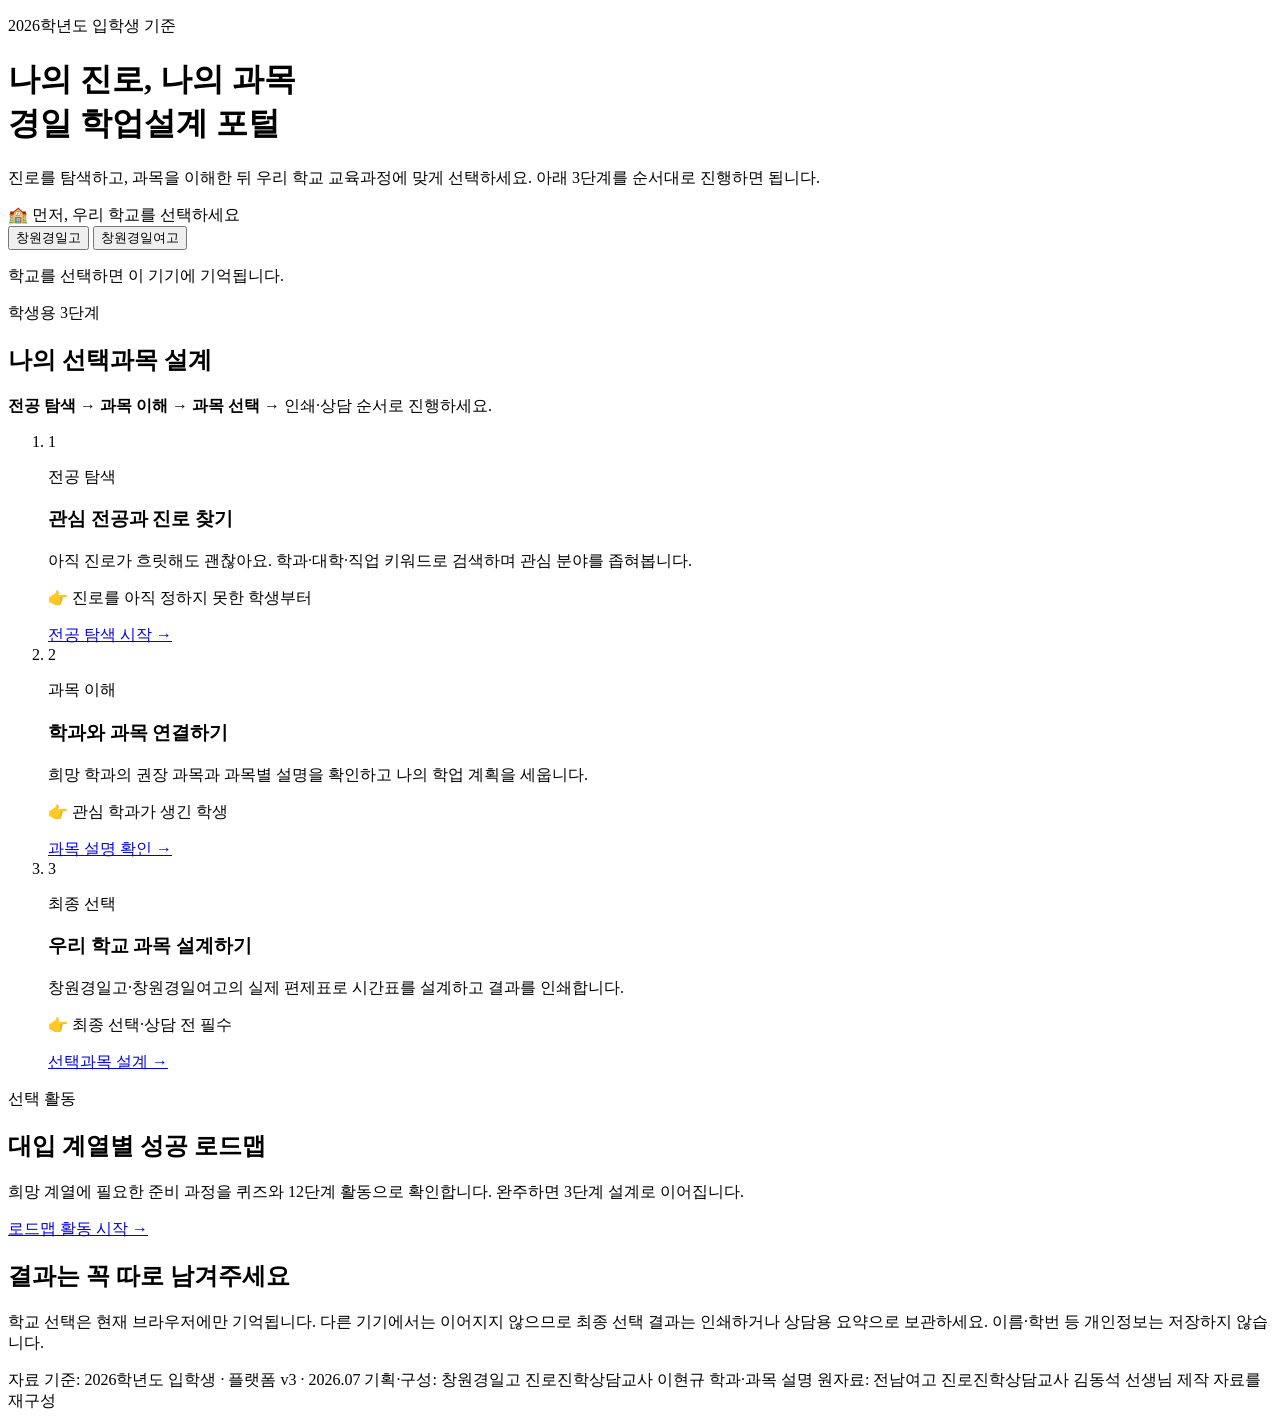
==== index.html @ 0d930188 "Add files via upload" ====
<!doctype html>
<html lang="ko">
<head>
  <meta charset="utf-8">
  <meta name="viewport" content="width=device-width, initial-scale=1">
  <title>경일 학업설계 포털</title>
  <link rel="stylesheet" href="common/portal.css">
</head>
<body>
  <header class="portal-header">
    <div>
      <p class="eyebrow">2026학년도 입학생 기준</p>
      <h1>나의 진로, 나의 과목<br><span class="grad">경일 학업설계 포털</span></h1>
      <p class="intro">진로를 탐색하고, 과목을 이해한 뒤 우리 학교 교육과정에 맞게 선택하세요. 아래 3단계를 순서대로 진행하면 됩니다.</p>
    </div>
    <div class="school-picker" role="group" aria-label="학교 선택">
      <span id="school-picker-label">🏫 먼저, 우리 학교를 선택하세요</span>
      <div class="segments">
        <button type="button" data-school="창원경일고" aria-pressed="false">창원경일고</button>
        <button type="button" data-school="창원경일여고" aria-pressed="false">창원경일여고</button>
      </div>
      <p id="school-status" aria-live="polite">학교를 선택하면 이 기기에 기억됩니다.</p>
    </div>
  </header>

  <main>
    <section class="journey" aria-labelledby="journey-title">
      <div class="section-heading">
        <p class="eyebrow">학생용 3단계</p>
        <h2 id="journey-title">나의 선택과목 설계</h2>
      </div>
      <p class="flow-hint"><b>전공 탐색</b> → <b>과목 이해</b> → <b>과목 선택</b> → 인쇄·상담 순서로 진행하세요.</p>

      <!--
        [카드 추가 방법 — 확장 가이드]
        아래 <li> 하나를 복사해 내용만 바꾸면 새 기능 카드가 추가됩니다.
        예정 카드: AI 진로 / 경제·투자 / 심리검사 / 대입자료 / 생활기록부 / 학습전략 / AI 챗봇
        4번째 카드부터는 .steps li:nth-child(n) 그라디언트를 portal.css에 추가하세요.
      -->
      <ol class="steps">
        <li>
          <div class="step-number" aria-hidden="true">1</div>
          <div class="step-body">
            <p class="step-label">전공 탐색</p>
            <h3>관심 전공과 진로 찾기</h3>
            <p>아직 진로가 흐릿해도 괜찮아요. 학과·대학·직업 키워드로 검색하며 관심 분야를 좁혀봅니다.</p>
            <p class="step-hint">👉 진로를 아직 정하지 못한 학생부터</p>
            <a href="major/index.html">전공 탐색 시작 →</a>
          </div>
        </li>
        <li>
          <div class="step-number" aria-hidden="true">2</div>
          <div class="step-body">
            <p class="step-label">과목 이해</p>
            <h3>학과와 과목 연결하기</h3>
            <p>희망 학과의 권장 과목과 과목별 설명을 확인하고 나의 학업 계획을 세웁니다.</p>
            <p class="step-hint">👉 관심 학과가 생긴 학생</p>
            <a href="subjects/index.html">과목 설명 확인 →</a>
          </div>
        </li>
        <li>
          <div class="step-number" aria-hidden="true">3</div>
          <div class="step-body">
            <p class="step-label">최종 선택</p>
            <h3>우리 학교 과목 설계하기</h3>
            <p>창원경일고·창원경일여고의 실제 편제표로 시간표를 설계하고 결과를 인쇄합니다.</p>
            <p class="step-hint">👉 최종 선택·상담 전 필수</p>
            <a href="choice/index.html">선택과목 설계 →</a>
          </div>
        </li>
      </ol>
    </section>

    <section class="roadmap-band" aria-labelledby="roadmap-title">
      <div>
        <p class="eyebrow">선택 활동</p>
        <h2 id="roadmap-title">대입 계열별 성공 로드맵</h2>
        <p>희망 계열에 필요한 준비 과정을 퀴즈와 12단계 활동으로 확인합니다. 완주하면 3단계 설계로 이어집니다.</p>
      </div>
      <a href="roadmap/index.html">로드맵 활동 시작 →</a>
    </section>

    <section class="notice" aria-label="이용 안내">
      <h2>결과는 꼭 따로 남겨주세요</h2>
      <p>학교 선택은 현재 브라우저에만 기억됩니다. 다른 기기에서는 이어지지 않으므로 최종 선택 결과는 인쇄하거나 상담용 요약으로 보관하세요. 이름·학번 등 개인정보는 저장하지 않습니다.</p>
    </section>
  </main>

  <footer>
    <span>자료 기준: 2026학년도 입학생 · 플랫폼 v3 · 2026.07</span>
    <span>기획·구성: 창원경일고 진로진학상담교사 이현규</span>
    <span>학과·과목 설명 원자료: 전남여고 진로진학상담교사 김동석 선생님 제작 자료를 재구성</span>
  </footer>

  <script src="common/navigation.js" data-no-nav></script>
  <script>
    /* 포털 학교 선택 — GyeongilPortal 공통 상태 사용 (키: gyeongil.school) */
    (function () {
      const buttons = [...document.querySelectorAll('[data-school]')];
      const status = document.getElementById('school-status');
      const CODE = { '창원경일고': 'boys', '창원경일여고': 'girls' };

      function paint(school) {
        buttons.forEach(button => {
          const active = button.dataset.school === school;
          button.classList.toggle('active', active);
          button.setAttribute('aria-pressed', String(active));
        });
        if (school) {
          status.textContent = school + ' 학생으로 선택되었습니다.';
          status.className = CODE[school] || '';
        }
      }
      buttons.forEach(button => button.addEventListener('click', () => {
        window.GyeongilPortal.setSchool(button.dataset.school);
        paint(button.dataset.school);
      }));
      paint(window.GyeongilPortal.getSchool());
    })();
  </script>
</body>
</html>
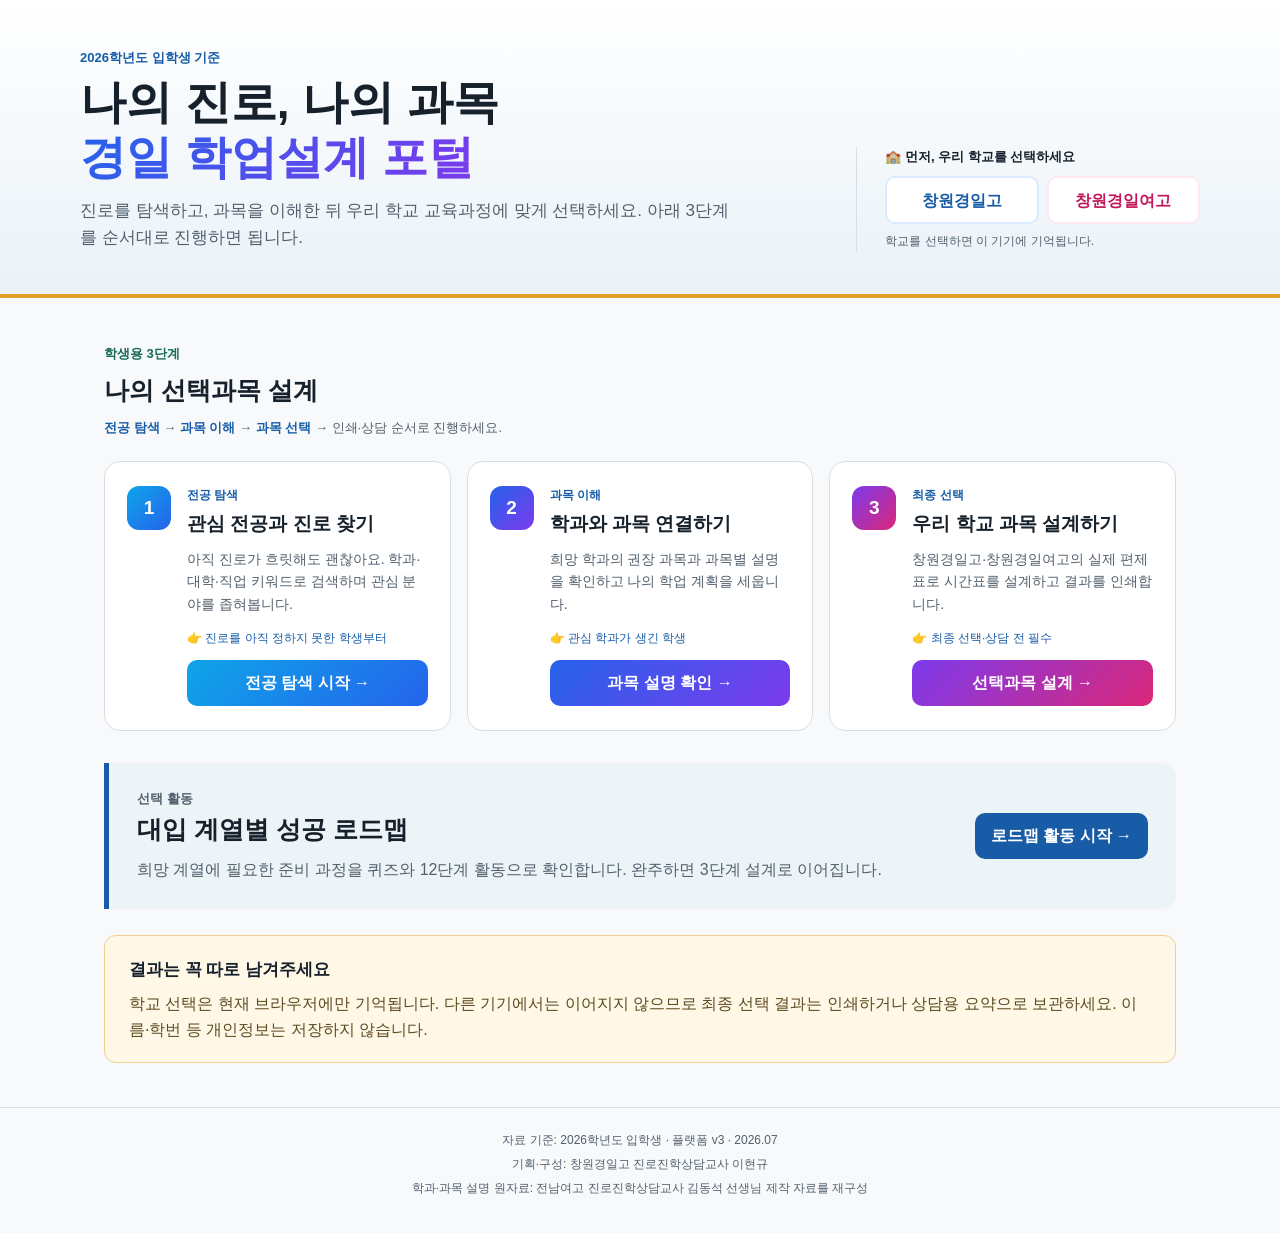
==== commit c9398bfc: "v3.2 과목 설명 아이콘" ====
--- a/index.html
+++ b/index.html
@@ -65,7 +65,7 @@
             <h3>우리 학교 과목 설계하기</h3>
             <p>창원경일고·창원경일여고의 실제 편제표로 시간표를 설계하고 결과를 인쇄합니다.</p>
             <p class="step-hint">👉 최종 선택·상담 전 필수</p>
-            <a href="choice/index.html">선택과목 설계 →</a>
+            <a href="choice/index.html" id="cta-choice">선택과목 설계 →</a>
           </div>
         </li>
       </ol>
@@ -107,8 +107,14 @@
           button.setAttribute('aria-pressed', String(active));
         });
         if (school) {
-          status.textContent = school + ' 학생으로 선택되었습니다.';
+          status.textContent = school + ' 학생으로 선택되었습니다. 3단계에서 우리 학교 편제표가 자동 적용됩니다.';
           status.className = CODE[school] || '';
+          // 선택 효과를 즉시 보여주기: 3단계 CTA가 학교 맞춤으로 변경
+          const cta = document.getElementById('cta-choice');
+          if (cta) {
+            cta.textContent = school + ' 편제표로 설계 →';
+            cta.style.background = CODE[school] === 'girls' ? '#c2185b' : '#185ca8';
+          }
         }
       }
       buttons.forEach(button => button.addEventListener('click', () => {
--- a/common/portal.css
+++ b/common/portal.css
@@ -0,0 +1,191 @@
+/* ============================================================
+   경일 학업설계 플랫폼 v3 — 포털 스타일
+   기반: 통합포털 t (밝은 테마 유지) + 참고: d의 카드 UI/호버/CTA
+   학교 구분색: 창원경일고=파랑(--boys), 창원경일여고=로즈(--girls)
+   ============================================================ */
+:root {
+  color-scheme: light;
+  --ink: #16212b;
+  --muted: #52606d;
+  --line: #d8dee4;
+  --paper: #f7f9fb;      /* 밝은 배경 */
+  --card: #ffffff;
+  --soft: #eef2f6;
+  --green: #176b55;
+  --green-dark: #0d4d3c;
+  --blue: #185ca8;
+  --gold: #b36b00;
+  --boys: #185ca8;       /* 창원경일고 */
+  --boys-soft: #dbeafe;
+  --girls: #c2185b;      /* 창원경일여고 */
+  --girls-soft: #fce7f3;
+  --g1: linear-gradient(135deg, #0ea5e9, #2563eb);   /* 1단계 */
+  --g2: linear-gradient(135deg, #2563eb, #7c3aed);   /* 2단계 */
+  --g3: linear-gradient(135deg, #7c3aed, #db2777);   /* 3단계 */
+}
+
+* { box-sizing: border-box; }
+
+body {
+  margin: 0;
+  background: var(--paper);
+  color: var(--ink);
+  font-family: "Pretendard", "Noto Sans KR", "Malgun Gothic", sans-serif;
+  line-height: 1.6;
+  letter-spacing: 0;
+}
+
+a, button { font: inherit; }
+a:focus-visible, button:focus-visible { outline: 3px solid var(--gold); outline-offset: 2px; }
+
+/* ── 헤더 (밝은 톤) ─────────────────────────────────────────── */
+.portal-header {
+  display: grid;
+  grid-template-columns: minmax(0, 1.5fr) minmax(280px, .7fr);
+  gap: 40px;
+  align-items: end;
+  padding: 48px max(24px, calc((100vw - 1120px) / 2)) 42px;
+  color: var(--ink);
+  background: linear-gradient(180deg, #ffffff 0%, #eaf2f8 100%);
+  border-bottom: 4px solid #e0a126;
+}
+
+.eyebrow { margin: 0 0 6px; font-size: 13px; font-weight: 800; color: var(--blue); }
+
+h1, h2, h3, p { margin-top: 0; }
+h1 { margin-bottom: 12px; font-size: clamp(30px, 5vw, 46px); line-height: 1.2; }
+h1 .grad {
+  background: var(--g2);
+  -webkit-background-clip: text;
+  background-clip: text;
+  color: transparent;
+}
+h2 { margin-bottom: 8px; font-size: 25px; }
+h3 { margin-bottom: 8px; font-size: 19px; }
+.intro { max-width: 650px; margin-bottom: 0; color: var(--muted); font-size: 17px; }
+
+/* ── 학교 선택 (학교별 색 구분) ─────────────────────────────── */
+.school-picker { padding-left: 28px; border-left: 1px solid var(--line); }
+.school-picker > span { display: block; margin-bottom: 9px; font-size: 13px; font-weight: 800; }
+.segments { display: grid; grid-template-columns: 1fr 1fr; gap: 8px; }
+.segments button {
+  min-height: 48px;
+  padding: 8px 12px;
+  border-radius: 10px;
+  background: #fff;
+  cursor: pointer;
+  font-weight: 700;
+  transition: transform .12s, box-shadow .15s;
+}
+.segments button:hover { transform: translateY(-1px); }
+.segments button[data-school="창원경일고"] { border: 2px solid var(--boys-soft); color: var(--boys); }
+.segments button[data-school="창원경일여고"] { border: 2px solid var(--girls-soft); color: var(--girls); }
+.segments button[data-school="창원경일고"].active {
+  background: var(--boys); border-color: var(--boys); color: #fff;
+  box-shadow: 0 6px 16px rgba(24, 92, 168, .35);
+}
+.segments button[data-school="창원경일여고"].active {
+  background: var(--girls); border-color: var(--girls); color: #fff;
+  box-shadow: 0 6px 16px rgba(194, 24, 91, .35);
+}
+#school-status { margin: 8px 0 0; color: var(--muted); font-size: 12px; }
+#school-status.boys { color: var(--boys); font-weight: 700; }
+#school-status.girls { color: var(--girls); font-weight: 700; }
+
+/* ── 본문 ───────────────────────────────────────────────────── */
+main { max-width: 1120px; margin: 0 auto; padding: 46px 24px 44px; }
+.section-heading { margin-bottom: 8px; }
+.section-heading .eyebrow { color: var(--green); }
+.flow-hint { margin: 0 0 22px; color: var(--muted); font-size: 13px; }
+.flow-hint b { color: var(--blue); }
+
+/* ── 단계 카드 (d의 카드 UI: 그라디언트 번호 + 호버 + CTA) ──── */
+.steps {
+  display: grid;
+  grid-template-columns: repeat(3, 1fr);
+  gap: 16px;
+  margin: 0; padding: 0; list-style: none;
+}
+.steps li {
+  display: flex; gap: 16px; min-width: 0;
+  padding: 24px 22px;
+  background: var(--card);
+  border: 1px solid var(--line);
+  border-radius: 16px;
+  transition: transform .16s, box-shadow .18s, border-color .16s;
+}
+.steps li:hover {
+  transform: translateY(-3px);
+  border-color: #b9cee6;
+  box-shadow: 0 10px 28px rgba(24, 92, 168, .14);
+}
+.step-number {
+  display: grid; place-items: center;
+  flex: 0 0 44px; width: 44px; height: 44px;
+  border-radius: 12px;
+  color: #fff; font-size: 19px; font-weight: 900;
+}
+.steps li:nth-child(1) .step-number { background: var(--g1); }
+.steps li:nth-child(2) .step-number { background: var(--g2); }
+.steps li:nth-child(3) .step-number { background: var(--g3); }
+.step-body { display: flex; flex-direction: column; min-width: 0; }
+.step-label { margin-bottom: 4px; color: var(--blue); font-size: 12px; font-weight: 800; }
+.step-body > p:not(.step-label):not(.step-hint) { flex: 1; color: var(--muted); font-size: 14px; }
+.step-hint { margin: 0 0 12px; color: var(--blue); font-size: 12px; }
+.step-body a, .roadmap-band a {
+  display: inline-flex; align-items: center; justify-content: center; gap: 6px;
+  min-height: 44px; padding: 10px 16px;
+  border-radius: 10px;
+  color: #fff; font-weight: 800; text-decoration: none;
+  transition: filter .15s, transform .12s;
+}
+.step-body a:hover, .roadmap-band a:hover { filter: brightness(1.08); transform: translateY(-1px); }
+.steps li:nth-child(1) .step-body a { background: var(--g1); }
+.steps li:nth-child(2) .step-body a { background: var(--g2); }
+.steps li:nth-child(3) .step-body a { background: var(--g3); }
+
+/* ── 로드맵 밴드 / 안내 ─────────────────────────────────────── */
+.roadmap-band {
+  display: flex; justify-content: space-between; gap: 28px; align-items: center;
+  margin-top: 32px; padding: 26px 28px;
+  background: #edf4f8;
+  border-left: 5px solid var(--blue);
+  border-radius: 0 14px 14px 0;
+}
+.roadmap-band p { margin-bottom: 0; color: var(--muted); }
+.roadmap-band a { flex: 0 0 auto; background: var(--blue); }
+.notice {
+  margin-top: 26px; padding: 20px 24px;
+  background: #fff8e7; border: 1px solid #eed18f; border-radius: 12px;
+}
+.notice h2 { font-size: 17px; }
+.notice p { margin-bottom: 0; color: #5d4a20; }
+
+footer {
+  display: flex; flex-direction: column; align-items: center; gap: 2px;
+  padding: 22px 24px 34px;
+  color: var(--muted); font-size: 12px;
+  border-top: 1px solid var(--line);
+  text-align: center; line-height: 1.8;
+}
+
+/* ── 반응형 ─────────────────────────────────────────────────── */
+@media (max-width: 840px) {
+  .portal-header { grid-template-columns: 1fr; gap: 26px; padding-top: 32px; }
+  .school-picker { padding: 22px 0 0; border-left: 0; border-top: 1px solid var(--line); }
+  .steps { grid-template-columns: 1fr; }
+  .roadmap-band { align-items: stretch; flex-direction: column; }
+}
+@media (max-width: 440px) {
+  main { padding: 34px 16px; }
+  .portal-header { padding-inline: 18px; }
+  .steps li { padding: 20px 18px; }
+}
+
+/* ── 인쇄 ───────────────────────────────────────────────────── */
+@media print {
+  .school-picker, .step-body a, .roadmap-band a { display: none; }
+  .portal-header { color: #000; background: #fff; border: 0; }
+  .intro { color: #333; }
+  .steps li { break-inside: avoid; box-shadow: none; }
+}
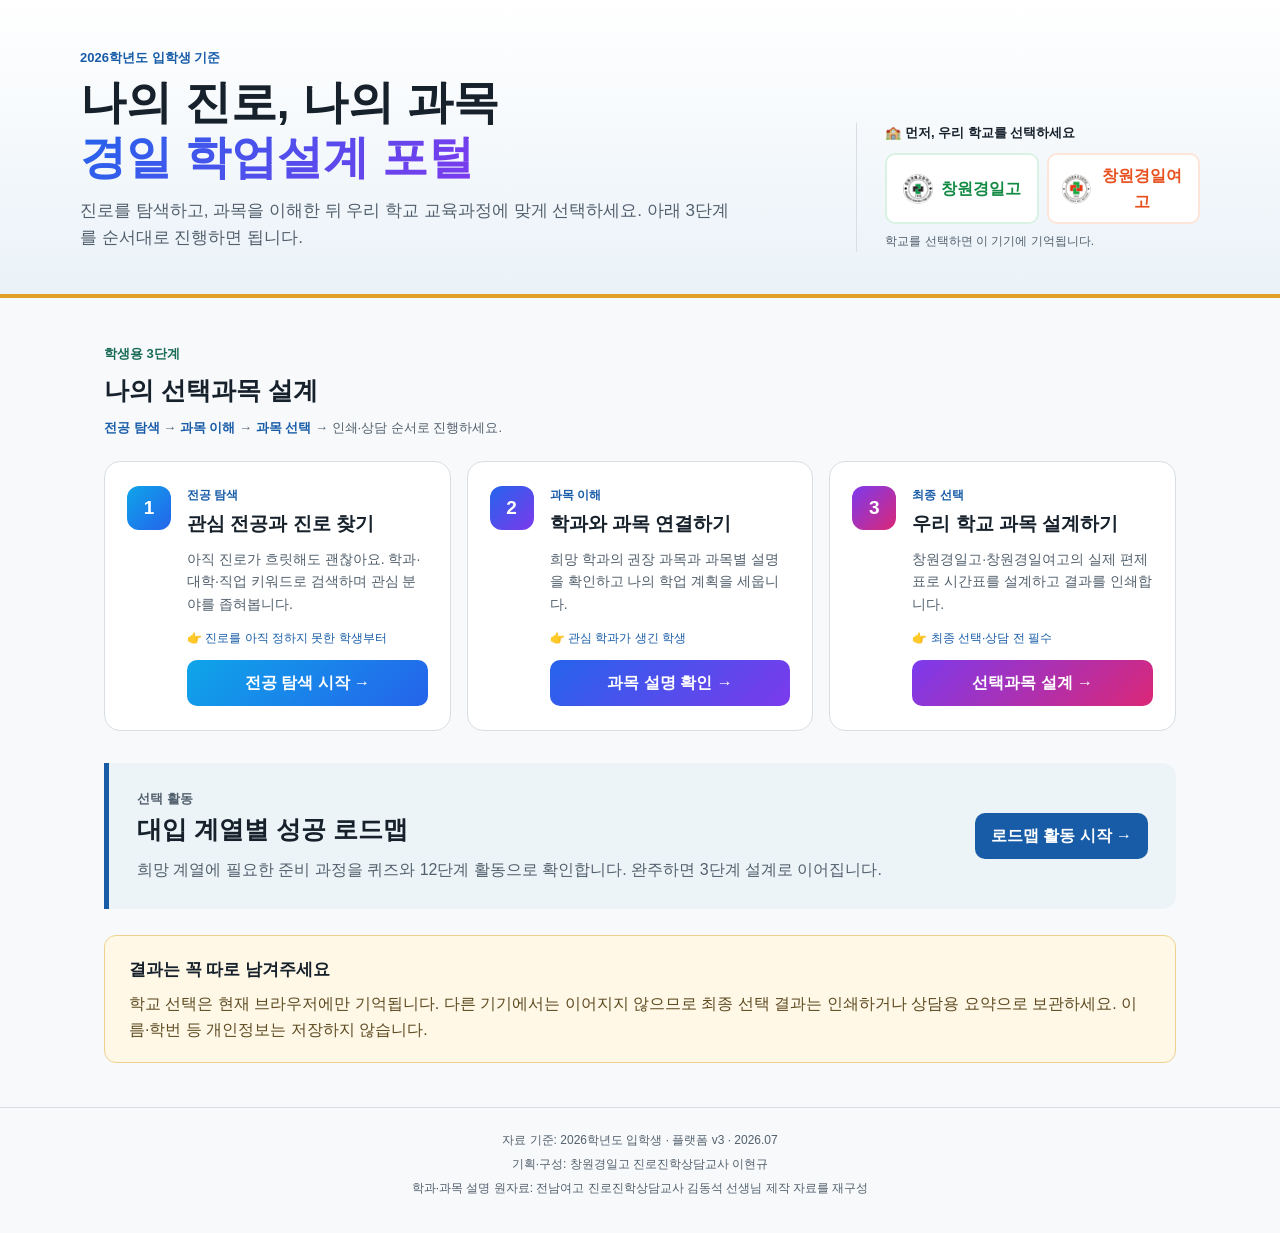
==== commit df0115c3: "v3.3 교표 통합" ====
--- a/index.html
+++ b/index.html
@@ -16,8 +16,8 @@
     <div class="school-picker" role="group" aria-label="학교 선택">
       <span id="school-picker-label">🏫 먼저, 우리 학교를 선택하세요</span>
       <div class="segments">
-        <button type="button" data-school="창원경일고" aria-pressed="false">창원경일고</button>
-        <button type="button" data-school="창원경일여고" aria-pressed="false">창원경일여고</button>
+        <button type="button" data-school="창원경일고" aria-pressed="false"><img src="common/img/logo-boys.webp" alt="" onerror="this.hidden=true">창원경일고</button>
+        <button type="button" data-school="창원경일여고" aria-pressed="false"><img src="common/img/logo-girls.webp" alt="" onerror="this.hidden=true">창원경일여고</button>
       </div>
       <p id="school-status" aria-live="polite">학교를 선택하면 이 기기에 기억됩니다.</p>
     </div>
@@ -92,6 +92,10 @@
     <span>학과·과목 설명 원자료: 전남여고 진로진학상담교사 김동석 선생님 제작 자료를 재구성</span>
   </footer>
 
+  <div class="stamp-overlay" id="stampOverlay" aria-hidden="true">
+    <div class="stamp"><img id="stampImg" src="" alt=""><div class="stamp-name" id="stampName"></div></div>
+  </div>
+
   <script src="common/navigation.js" data-no-nav></script>
   <script>
     /* 포털 학교 선택 — GyeongilPortal 공통 상태 사용 (키: gyeongil.school) */
@@ -113,13 +117,25 @@
           const cta = document.getElementById('cta-choice');
           if (cta) {
             cta.textContent = school + ' 편제표로 설계 →';
-            cta.style.background = CODE[school] === 'girls' ? '#c2185b' : '#185ca8';
+            cta.style.background = CODE[school] === 'girls' ? '#e8501e' : '#128a43';
           }
         }
+      }
+      // ② 교표 스탬프: 학교를 '선택하는 순간'의 피드백 (복원 시에는 실행 안 함)
+      let stampTimer = null;
+      function showStamp(school) {
+        const ov = document.getElementById('stampOverlay');
+        const code = CODE[school];
+        document.getElementById('stampImg').src = 'common/img/logo-' + code + '.webp';
+        document.getElementById('stampName').textContent = school;
+        ov.className = 'stamp-overlay on ' + code;
+        clearTimeout(stampTimer);
+        stampTimer = setTimeout(() => { ov.className = 'stamp-overlay'; }, 1300);
       }
       buttons.forEach(button => button.addEventListener('click', () => {
         window.GyeongilPortal.setSchool(button.dataset.school);
         paint(button.dataset.school);
+        showStamp(button.dataset.school);
       }));
       paint(window.GyeongilPortal.getSchool());
     })();
--- a/common/portal.css
+++ b/common/portal.css
@@ -15,10 +15,10 @@
   --green-dark: #0d4d3c;
   --blue: #185ca8;
   --gold: #b36b00;
-  --boys: #185ca8;       /* 창원경일고 */
-  --boys-soft: #dbeafe;
-  --girls: #c2185b;      /* 창원경일여고 */
-  --girls-soft: #fce7f3;
+  --boys: #128a43;       /* 창원경일고 — 교표 초록 */
+  --boys-soft: #d9f2e3;
+  --girls: #e8501e;      /* 창원경일여고 — 교표 오렌지레드 */
+  --girls-soft: #fde5d9;
   --g1: linear-gradient(135deg, #0ea5e9, #2563eb);   /* 1단계 */
   --g2: linear-gradient(135deg, #2563eb, #7c3aed);   /* 2단계 */
   --g3: linear-gradient(135deg, #7c3aed, #db2777);   /* 3단계 */
@@ -69,6 +69,7 @@
 .school-picker > span { display: block; margin-bottom: 9px; font-size: 13px; font-weight: 800; }
 .segments { display: grid; grid-template-columns: 1fr 1fr; gap: 8px; }
 .segments button {
+  display: flex; align-items: center; justify-content: center; gap: 8px;
   min-height: 48px;
   padding: 8px 12px;
   border-radius: 10px;
@@ -82,11 +83,11 @@
 .segments button[data-school="창원경일여고"] { border: 2px solid var(--girls-soft); color: var(--girls); }
 .segments button[data-school="창원경일고"].active {
   background: var(--boys); border-color: var(--boys); color: #fff;
-  box-shadow: 0 6px 16px rgba(24, 92, 168, .35);
+  box-shadow: 0 6px 16px rgba(18, 138, 67, .35);
 }
 .segments button[data-school="창원경일여고"].active {
   background: var(--girls); border-color: var(--girls); color: #fff;
-  box-shadow: 0 6px 16px rgba(194, 24, 91, .35);
+  box-shadow: 0 6px 16px rgba(232, 80, 30, .35);
 }
 #school-status { margin: 8px 0 0; color: var(--muted); font-size: 12px; }
 #school-status.boys { color: var(--boys); font-weight: 700; }
@@ -189,3 +190,27 @@
   .intro { color: #333; }
   .steps li { break-inside: avoid; box-shadow: none; }
 }
+
+
+/* ── v3.3 교표 요소 ─────────────────────────────────────────── */
+.segments button img { width: 30px; height: 30px; border-radius: 50%; background: #fff; flex: 0 0 auto; }
+.segments button img[hidden] { display: none; }
+
+/* ② 교표 스탬프 애니메이션 */
+.stamp-overlay { position: fixed; inset: 0; z-index: 99998; display: grid; place-items: center;
+  background: rgba(255,255,255,.55); backdrop-filter: blur(2px); pointer-events: none;
+  opacity: 0; transition: opacity .25s; }
+.stamp-overlay.on { opacity: 1; }
+.stamp-overlay .stamp { display: flex; flex-direction: column; align-items: center; gap: 12px; }
+.stamp-overlay img { width: min(46vw, 220px); height: auto; filter: drop-shadow(0 12px 30px rgba(0,0,0,.25)); }
+.stamp-overlay .stamp-name { font-size: 20px; font-weight: 900; }
+.stamp-overlay.boys .stamp-name { color: var(--boys); }
+.stamp-overlay.girls .stamp-name { color: var(--girls); }
+.stamp-overlay.on .stamp { animation: stampIn .55s cubic-bezier(.2,1.4,.4,1); }
+@keyframes stampIn {
+  0% { transform: scale(2.2); opacity: 0; }
+  55% { transform: scale(.94); opacity: 1; }
+  75% { transform: scale(1.05); }
+  100% { transform: scale(1); }
+}
+@media (prefers-reduced-motion: reduce) { .stamp-overlay.on .stamp { animation: none; } }
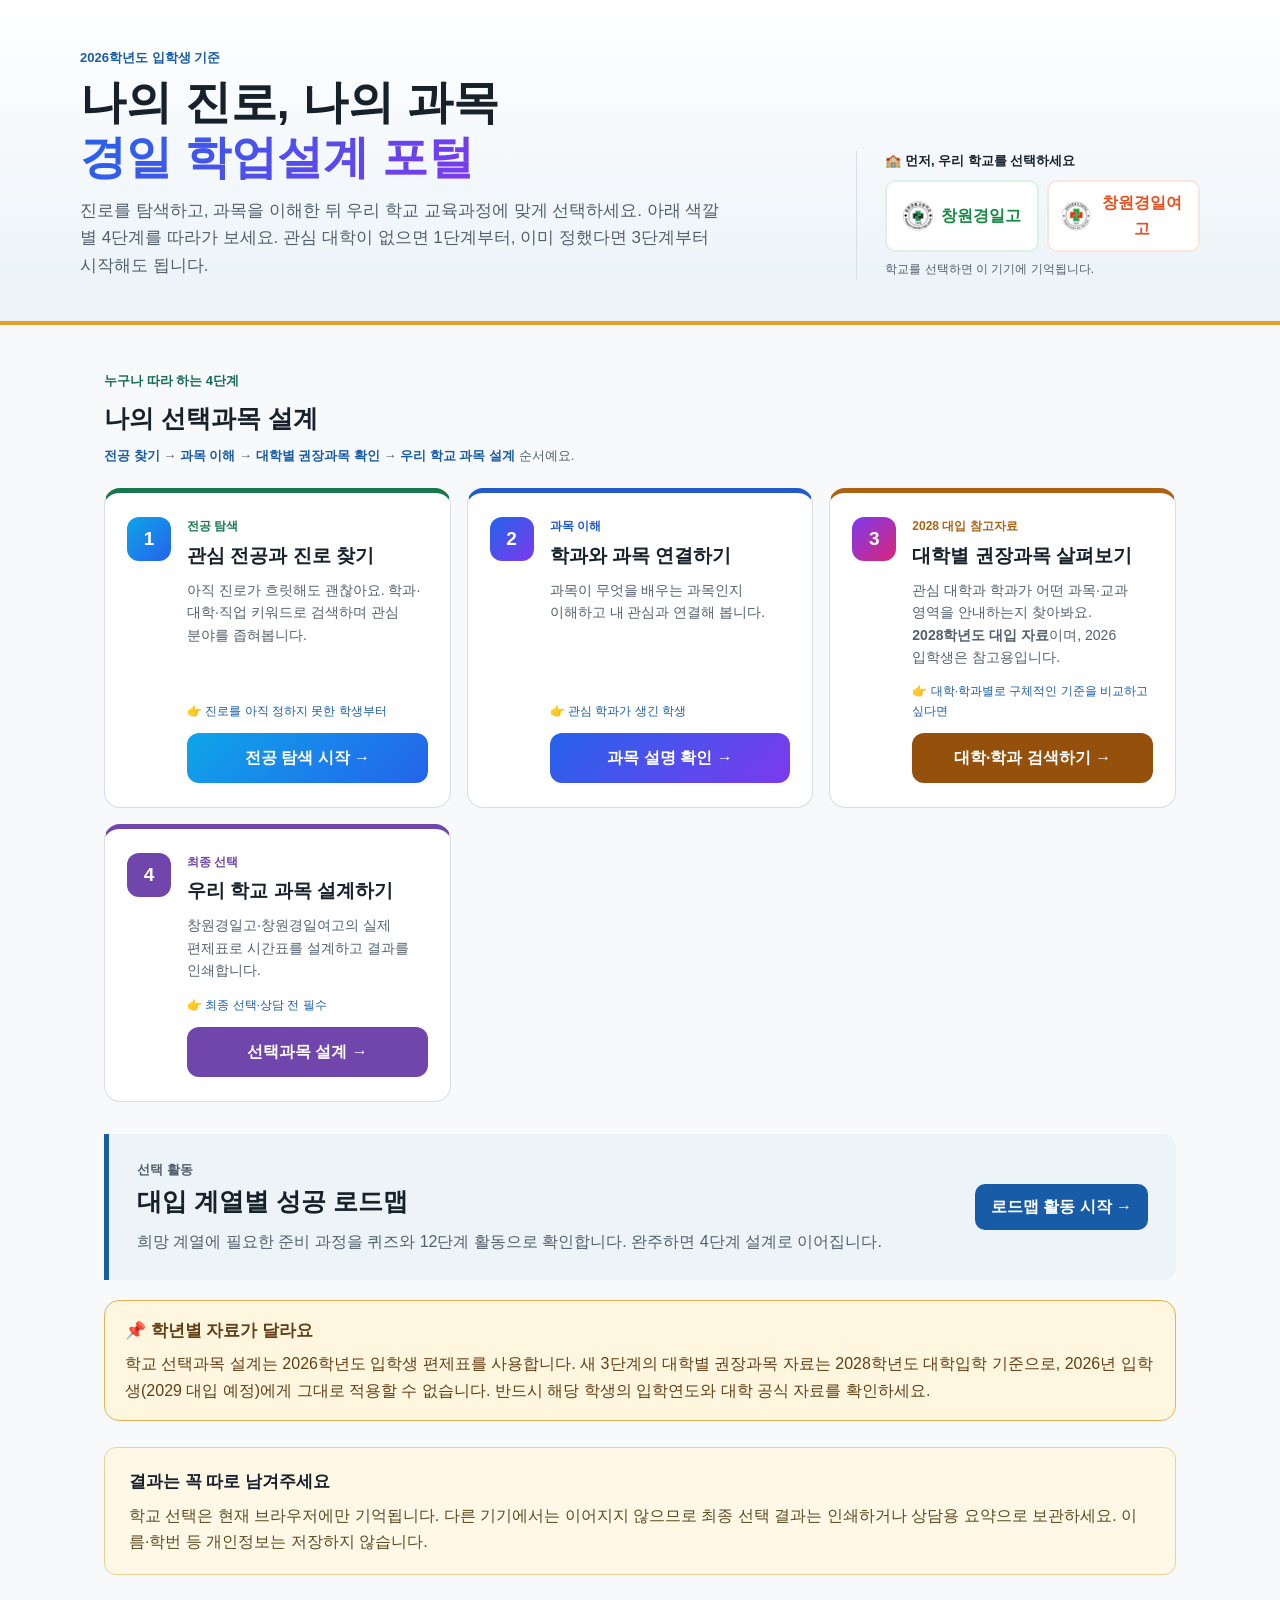
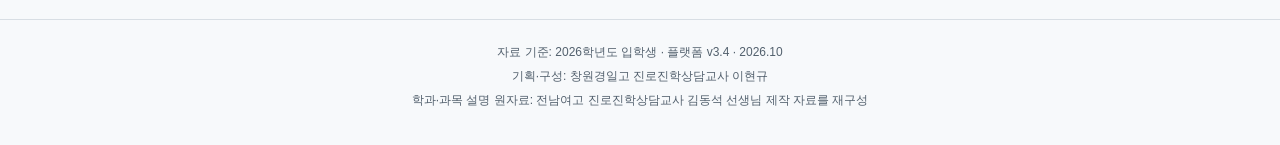
==== commit 5339b49b: "Add files via upload" ====
--- a/index.html
+++ b/index.html
@@ -11,7 +11,7 @@
     <div>
       <p class="eyebrow">2026학년도 입학생 기준</p>
       <h1>나의 진로, 나의 과목<br><span class="grad">경일 학업설계 포털</span></h1>
-      <p class="intro">진로를 탐색하고, 과목을 이해한 뒤 우리 학교 교육과정에 맞게 선택하세요. 아래 3단계를 순서대로 진행하면 됩니다.</p>
+      <p class="intro">진로를 탐색하고, 과목을 이해한 뒤 우리 학교 교육과정에 맞게 선택하세요. 아래 색깔별 4단계를 따라가 보세요. 관심 대학이 없으면 1단계부터, 이미 정했다면 3단계부터 시작해도 됩니다.</p>
     </div>
     <div class="school-picker" role="group" aria-label="학교 선택">
       <span id="school-picker-label">🏫 먼저, 우리 학교를 선택하세요</span>
@@ -26,10 +26,10 @@
   <main>
     <section class="journey" aria-labelledby="journey-title">
       <div class="section-heading">
-        <p class="eyebrow">학생용 3단계</p>
+        <p class="eyebrow">누구나 따라 하는 4단계</p>
         <h2 id="journey-title">나의 선택과목 설계</h2>
       </div>
-      <p class="flow-hint"><b>전공 탐색</b> → <b>과목 이해</b> → <b>과목 선택</b> → 인쇄·상담 순서로 진행하세요.</p>
+      <p class="flow-hint"><b>전공 찾기</b> → <b>과목 이해</b> → <b>대학별 권장과목 확인</b> → <b>우리 학교 과목 설계</b> 순서예요.</p>
 
       <!--
         [카드 추가 방법 — 확장 가이드]
@@ -53,13 +53,23 @@
           <div class="step-body">
             <p class="step-label">과목 이해</p>
             <h3>학과와 과목 연결하기</h3>
-            <p>희망 학과의 권장 과목과 과목별 설명을 확인하고 나의 학업 계획을 세웁니다.</p>
+            <p>과목이 무엇을 배우는 과목인지 이해하고 내 관심과 연결해 봅니다.</p>
             <p class="step-hint">👉 관심 학과가 생긴 학생</p>
             <a href="subjects/index.html">과목 설명 확인 →</a>
           </div>
         </li>
         <li>
           <div class="step-number" aria-hidden="true">3</div>
+          <div class="step-body">
+            <p class="step-label">2028 대입 참고자료</p>
+            <h3>대학별 권장과목 살펴보기</h3>
+            <p>관심 대학과 학과가 어떤 과목·교과 영역을 안내하는지 찾아봐요. <strong>2028학년도 대입 자료</strong>이며, 2026 입학생은 참고용입니다.</p>
+            <p class="step-hint">👉 대학·학과별로 구체적인 기준을 비교하고 싶다면</p>
+            <a href="univ-subjects/index.html">대학·학과 검색하기 →</a>
+          </div>
+        </li>
+        <li>
+          <div class="step-number" aria-hidden="true">4</div>
           <div class="step-body">
             <p class="step-label">최종 선택</p>
             <h3>우리 학교 과목 설계하기</h3>
@@ -75,11 +85,12 @@
       <div>
         <p class="eyebrow">선택 활동</p>
         <h2 id="roadmap-title">대입 계열별 성공 로드맵</h2>
-        <p>희망 계열에 필요한 준비 과정을 퀴즈와 12단계 활동으로 확인합니다. 완주하면 3단계 설계로 이어집니다.</p>
+        <p>희망 계열에 필요한 준비 과정을 퀴즈와 12단계 활동으로 확인합니다. 완주하면 4단계 설계로 이어집니다.</p>
       </div>
       <a href="roadmap/index.html">로드맵 활동 시작 →</a>
     </section>
 
+    <section class="year-note" aria-label="학년도 주의"><strong>📌 학년별 자료가 달라요</strong><p>학교 선택과목 설계는 2026학년도 입학생 편제표를 사용합니다. 새 3단계의 대학별 권장과목 자료는 2028학년도 대학입학 기준으로, 2026년 입학생(2029 대입 예정)에게 그대로 적용할 수 없습니다. 반드시 해당 학생의 입학연도와 대학 공식 자료를 확인하세요.</p></section>
     <section class="notice" aria-label="이용 안내">
       <h2>결과는 꼭 따로 남겨주세요</h2>
       <p>학교 선택은 현재 브라우저에만 기억됩니다. 다른 기기에서는 이어지지 않으므로 최종 선택 결과는 인쇄하거나 상담용 요약으로 보관하세요. 이름·학번 등 개인정보는 저장하지 않습니다.</p>
@@ -87,7 +98,7 @@
   </main>
 
   <footer>
-    <span>자료 기준: 2026학년도 입학생 · 플랫폼 v3 · 2026.07</span>
+    <span>자료 기준: 2026학년도 입학생 · 플랫폼 v3.4 · 2026.10</span>
     <span>기획·구성: 창원경일고 진로진학상담교사 이현규</span>
     <span>학과·과목 설명 원자료: 전남여고 진로진학상담교사 김동석 선생님 제작 자료를 재구성</span>
   </footer>
@@ -111,7 +122,7 @@
           button.setAttribute('aria-pressed', String(active));
         });
         if (school) {
-          status.textContent = school + ' 학생으로 선택되었습니다. 3단계에서 우리 학교 편제표가 자동 적용됩니다.';
+          status.textContent = school + ' 학생으로 선택되었습니다. 4단계에서 우리 학교 편제표가 자동 적용됩니다.';
           status.className = CODE[school] || '';
           // 선택 효과를 즉시 보여주기: 3단계 CTA가 학교 맞춤으로 변경
           const cta = document.getElementById('cta-choice');
--- a/common/portal.css
+++ b/common/portal.css
@@ -214,3 +214,17 @@
   100% { transform: scale(1); }
 }
 @media (prefers-reduced-motion: reduce) { .stamp-overlay.on .stamp { animation: none; } }
+
+/* 2028 권장과목 검색 메뉴 추가: 단계별 색상과 모바일 가독성 */
+.steps li:nth-child(1){--step-accent:#18784c}
+.steps li:nth-child(2){--step-accent:#225ac9}
+.steps li:nth-child(3){--step-accent:#ad6213}
+.steps li:nth-child(4){--step-accent:#7045ac}
+.steps li{border-top:5px solid var(--step-accent,#2563eb);word-break:keep-all;overflow-wrap:break-word}
+.steps li .step-number{background:var(--step-accent,#2563eb);color:white}
+.steps li .step-label{color:var(--step-accent,#2563eb);font-weight:800}
+.steps li .step-body>a{background:var(--step-accent,#2563eb);color:white;min-height:50px;display:inline-flex;align-items:center;justify-content:center;padding:12px 18px;border-radius:12px;font-weight:800;text-decoration:none;text-align:center}
+.steps li:nth-child(3) .step-body>a{background:#95500b}
+.year-note{max-width:1120px;margin:20px auto;padding:16px 20px;background:#fff6df;border:1px solid #e5b253;border-radius:15px;color:#633e14;line-height:1.65}
+.year-note p{margin:6px 0 0}.year-note strong{font-size:17px}
+@media(max-width:700px){.portal-header{padding:24px 16px 22px;gap:18px;grid-template-columns:minmax(0,1fr)}.portal-header h1{font-size:30px}.steps{grid-template-columns:minmax(0,1fr)!important}.steps li{min-width:0;padding:18px!important}.steps li .step-body>a{width:100%;font-size:16px}.year-note{margin:16px 12px;padding:14px;font-size:14px}.intro{font-size:15px}.school-picker .segments button{min-height:48px}}
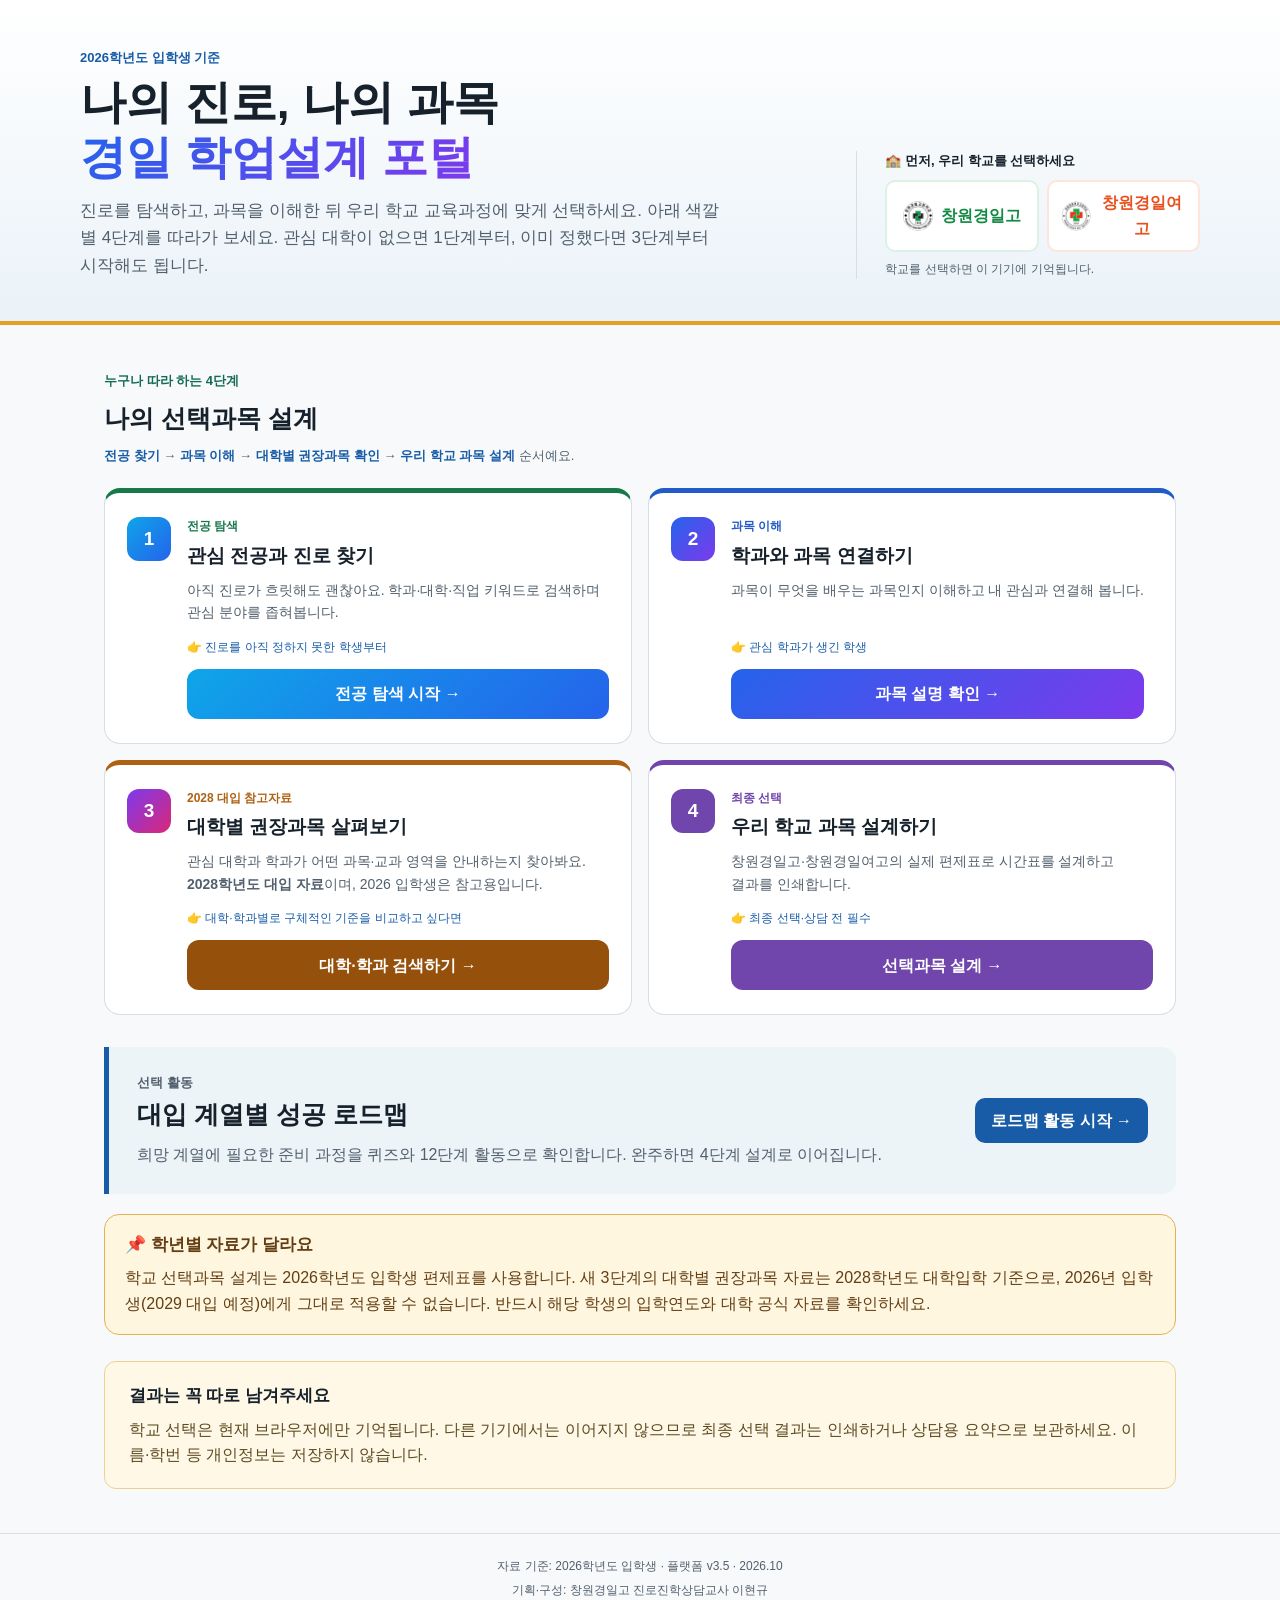
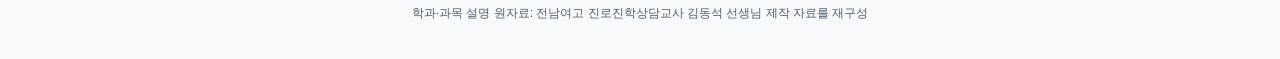
==== commit 1105acc5: "Add files via upload" ====
--- a/index.html
+++ b/index.html
@@ -35,7 +35,7 @@
         [카드 추가 방법 — 확장 가이드]
         아래 <li> 하나를 복사해 내용만 바꾸면 새 기능 카드가 추가됩니다.
         예정 카드: AI 진로 / 경제·투자 / 심리검사 / 대입자료 / 생활기록부 / 학습전략 / AI 챗봇
-        4번째 카드부터는 .steps li:nth-child(n) 그라디언트를 portal.css에 추가하세요.
+        4단계 카드에 각각 색상을 적용했습니다.
       -->
       <ol class="steps">
         <li>
@@ -98,7 +98,7 @@
   </main>
 
   <footer>
-    <span>자료 기준: 2026학년도 입학생 · 플랫폼 v3.4 · 2026.10</span>
+    <span>자료 기준: 2026학년도 입학생 · 플랫폼 v3.5 · 2026.10</span>
     <span>기획·구성: 창원경일고 진로진학상담교사 이현규</span>
     <span>학과·과목 설명 원자료: 전남여고 진로진학상담교사 김동석 선생님 제작 자료를 재구성</span>
   </footer>
--- a/common/portal.css
+++ b/common/portal.css
@@ -103,7 +103,7 @@
 /* ── 단계 카드 (d의 카드 UI: 그라디언트 번호 + 호버 + CTA) ──── */
 .steps {
   display: grid;
-  grid-template-columns: repeat(3, 1fr);
+  grid-template-columns: repeat(2, minmax(0,1fr));
   gap: 16px;
   margin: 0; padding: 0; list-style: none;
 }
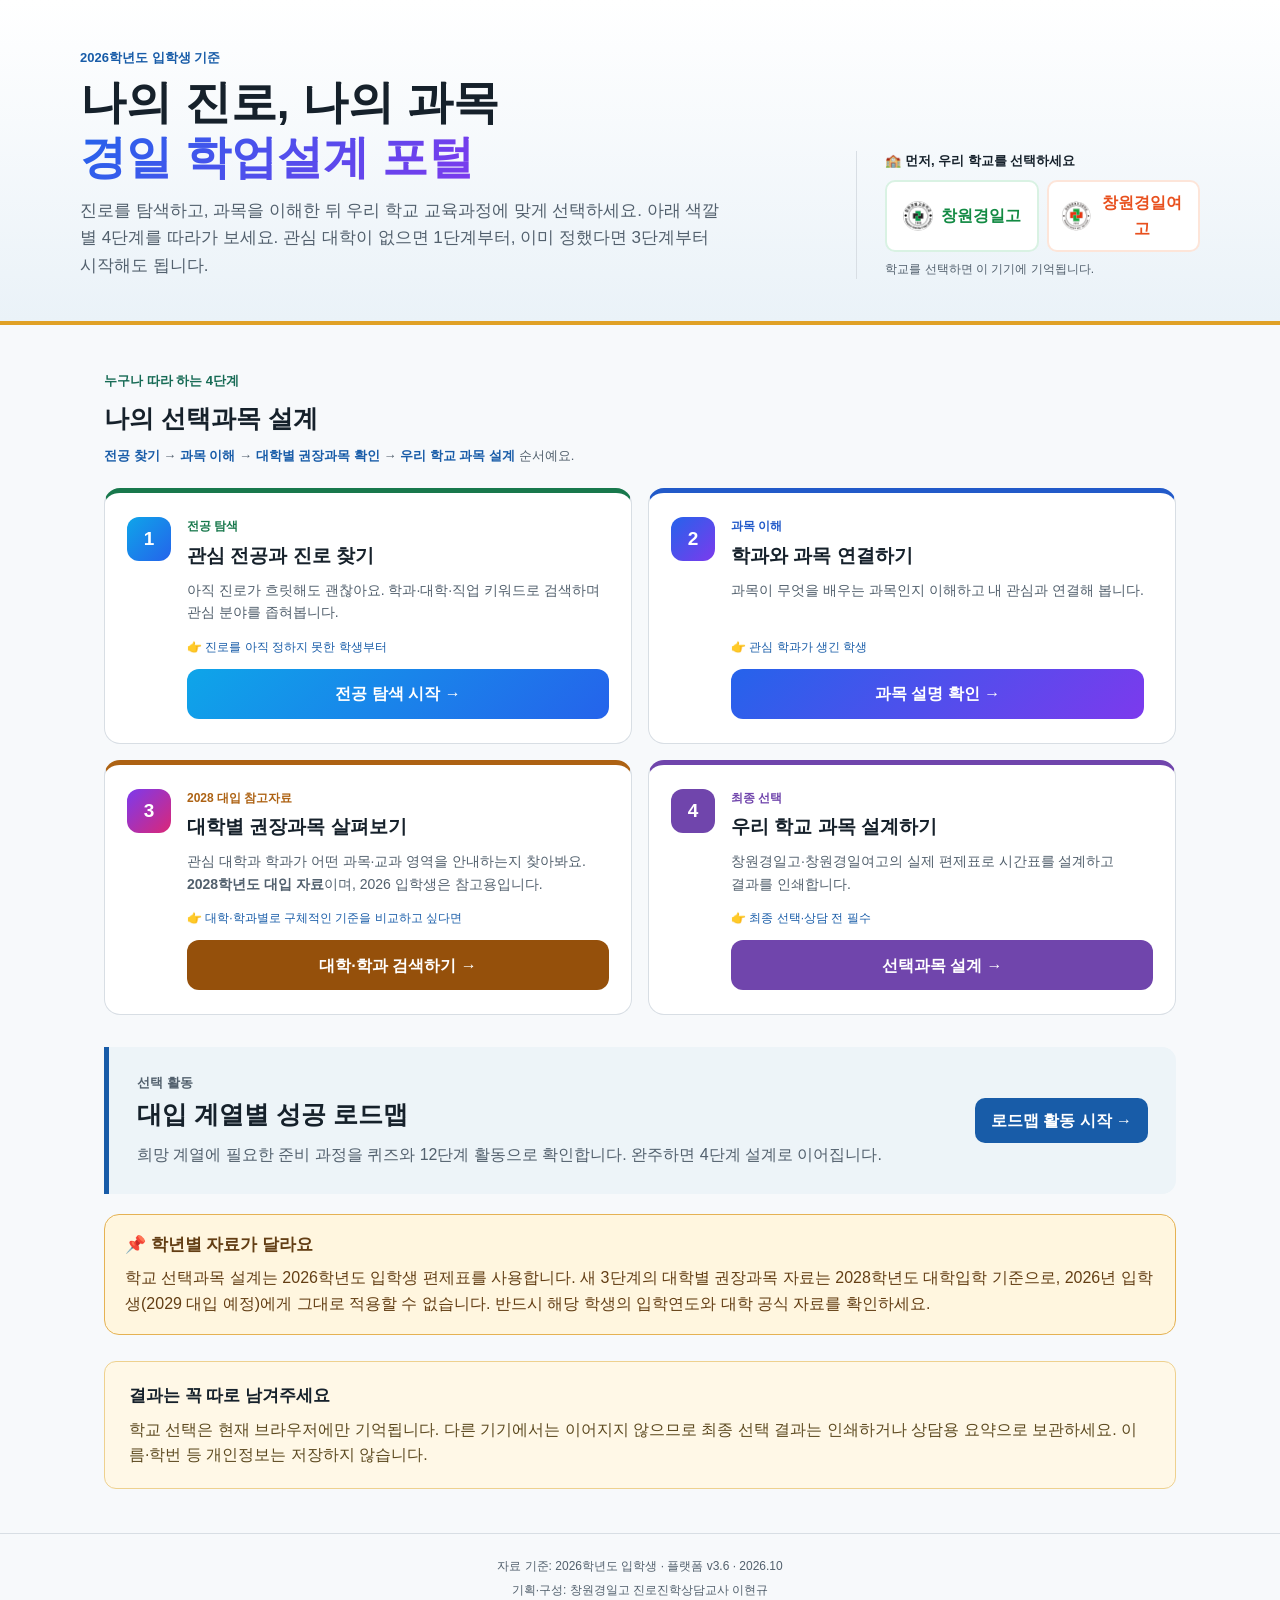
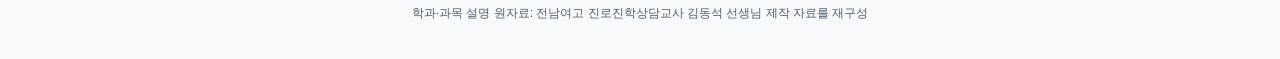
==== commit 48698e8c: "Add files via upload" ====
--- a/index.html
+++ b/index.html
@@ -98,7 +98,7 @@
   </main>
 
   <footer>
-    <span>자료 기준: 2026학년도 입학생 · 플랫폼 v3.5 · 2026.10</span>
+    <span>자료 기준: 2026학년도 입학생 · 플랫폼 v3.6 · 2026.10</span>
     <span>기획·구성: 창원경일고 진로진학상담교사 이현규</span>
     <span>학과·과목 설명 원자료: 전남여고 진로진학상담교사 김동석 선생님 제작 자료를 재구성</span>
   </footer>
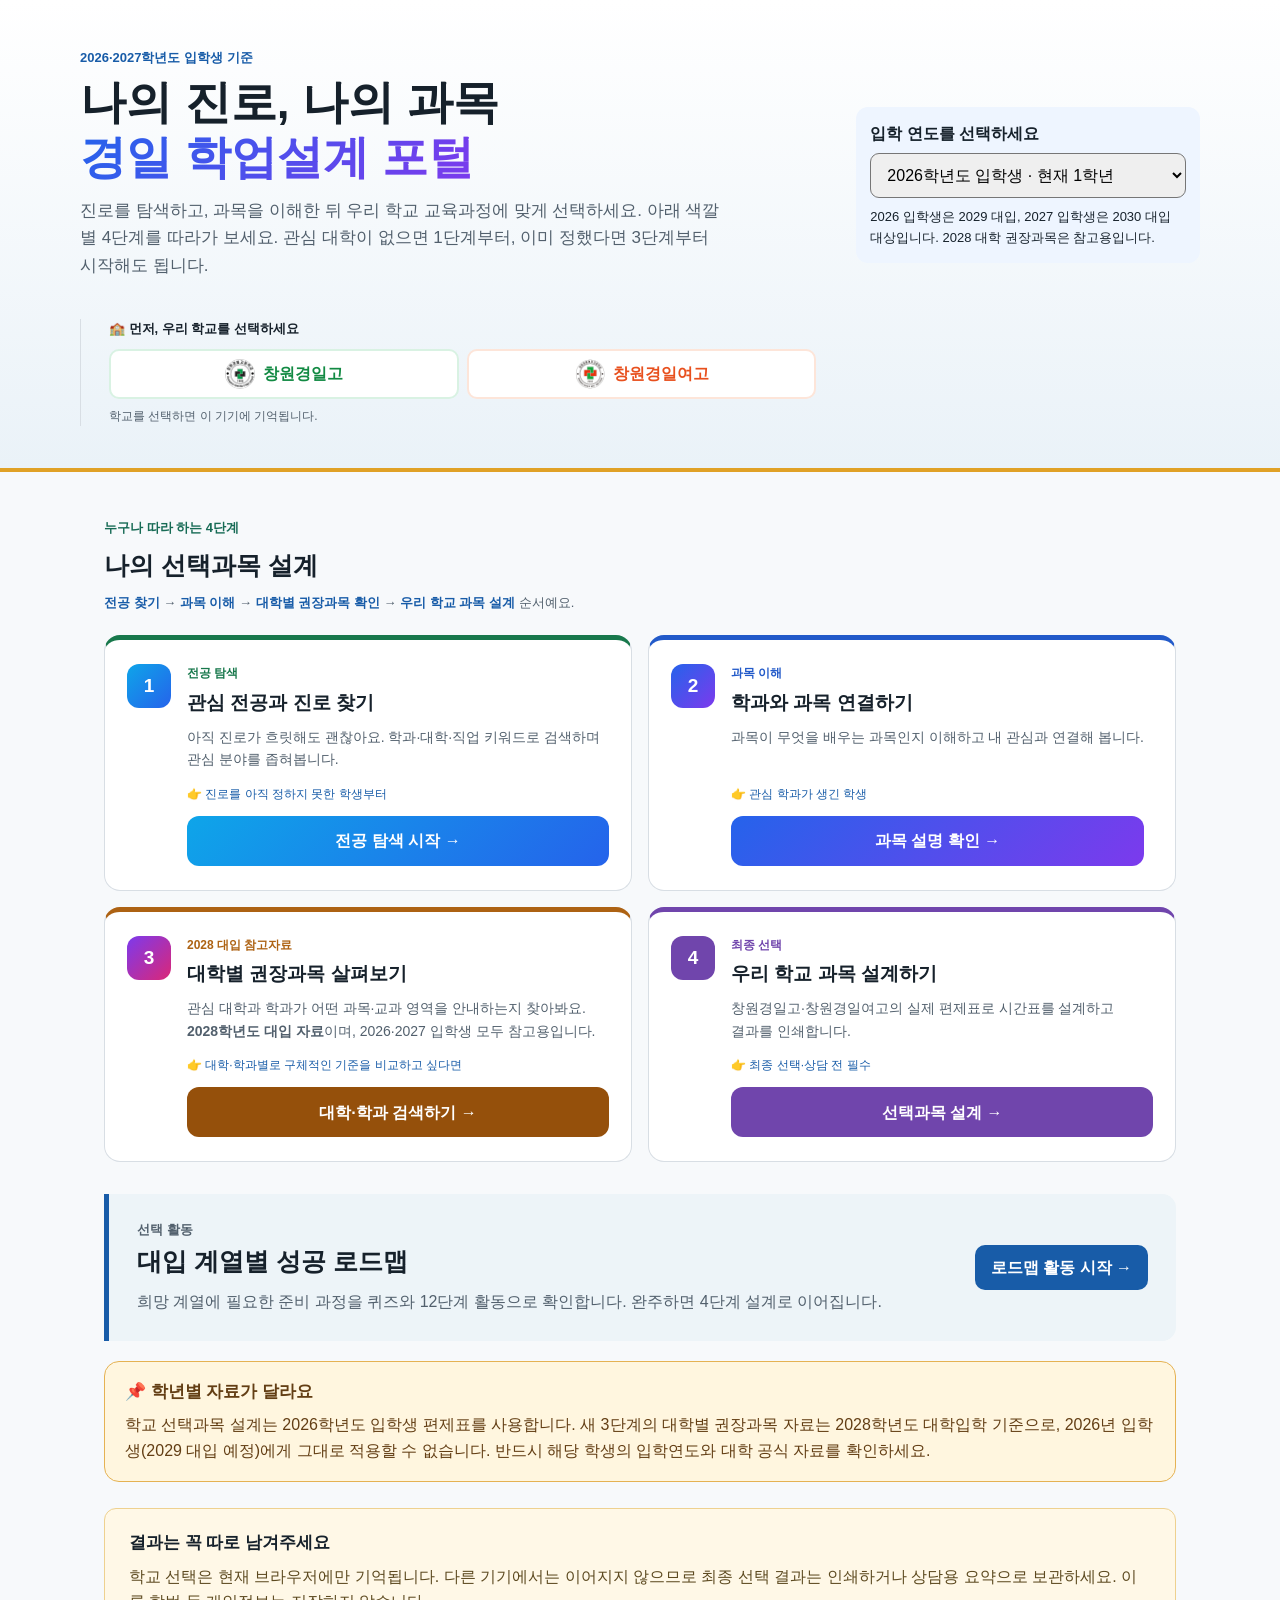
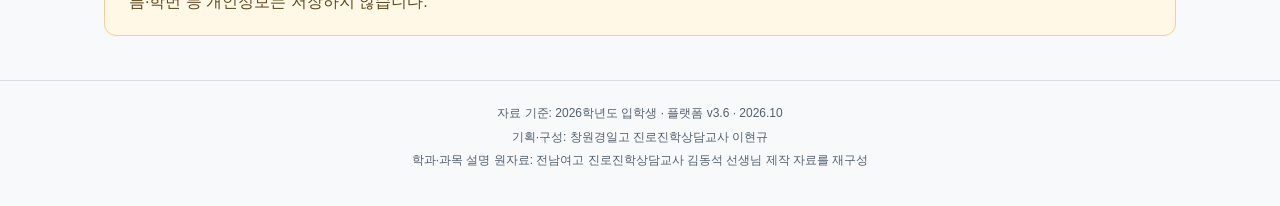
==== commit 34fe7c7b: "Add files via upload" ====
--- a/index.html
+++ b/index.html
@@ -9,11 +9,11 @@
 <body>
   <header class="portal-header">
     <div>
-      <p class="eyebrow">2026학년도 입학생 기준</p>
+      <p class="eyebrow">2026·2027학년도 입학생 기준</p>
       <h1>나의 진로, 나의 과목<br><span class="grad">경일 학업설계 포털</span></h1>
       <p class="intro">진로를 탐색하고, 과목을 이해한 뒤 우리 학교 교육과정에 맞게 선택하세요. 아래 색깔별 4단계를 따라가 보세요. 관심 대학이 없으면 1단계부터, 이미 정했다면 3단계부터 시작해도 됩니다.</p>
     </div>
-    <div class="school-picker" role="group" aria-label="학교 선택">
+    <div style="margin:16px 0;padding:14px;background:#eef5ff;border-radius:12px"><label for="portalEntryYear" style="display:block;font-weight:800;margin-bottom:7px">입학 연도를 선택하세요</label><select id="portalEntryYear" style="width:min(100%,380px);padding:12px;font-size:16px;border-radius:9px"><option value="2026">2026학년도 입학생 · 현재 1학년</option><option value="2027">2027학년도 입학생 · 내년 신입생</option></select><p style="font-size:13px;margin:9px 0 0">2026 입학생은 2029 대입, 2027 입학생은 2030 대입 대상입니다. 2028 대학 권장과목은 참고용입니다.</p></div><div class="school-picker" role="group" aria-label="학교 선택">
       <span id="school-picker-label">🏫 먼저, 우리 학교를 선택하세요</span>
       <div class="segments">
         <button type="button" data-school="창원경일고" aria-pressed="false"><img src="common/img/logo-boys.webp" alt="" onerror="this.hidden=true">창원경일고</button>
@@ -63,7 +63,7 @@
           <div class="step-body">
             <p class="step-label">2028 대입 참고자료</p>
             <h3>대학별 권장과목 살펴보기</h3>
-            <p>관심 대학과 학과가 어떤 과목·교과 영역을 안내하는지 찾아봐요. <strong>2028학년도 대입 자료</strong>이며, 2026 입학생은 참고용입니다.</p>
+            <p>관심 대학과 학과가 어떤 과목·교과 영역을 안내하는지 찾아봐요. <strong>2028학년도 대입 자료</strong>이며, 2026·2027 입학생 모두 참고용입니다.</p>
             <p class="step-hint">👉 대학·학과별로 구체적인 기준을 비교하고 싶다면</p>
             <a href="univ-subjects/index.html">대학·학과 검색하기 →</a>
           </div>
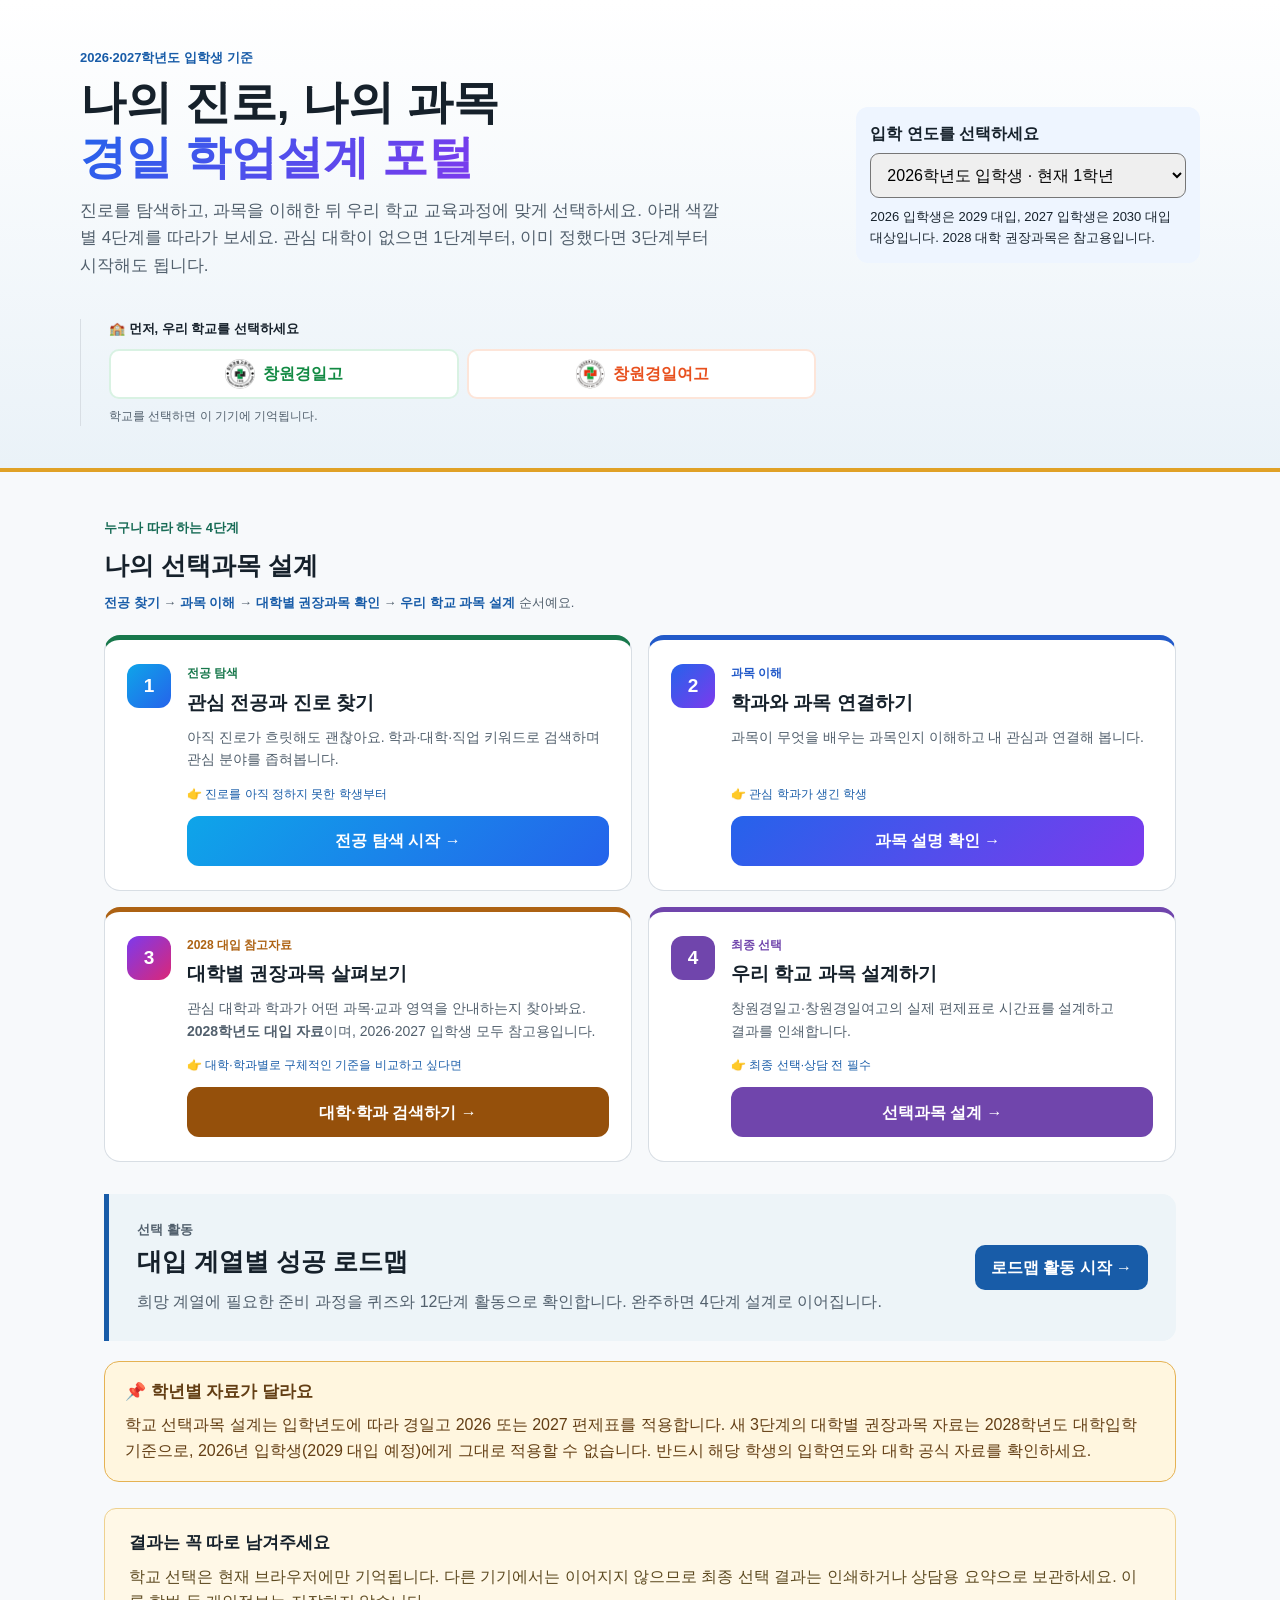
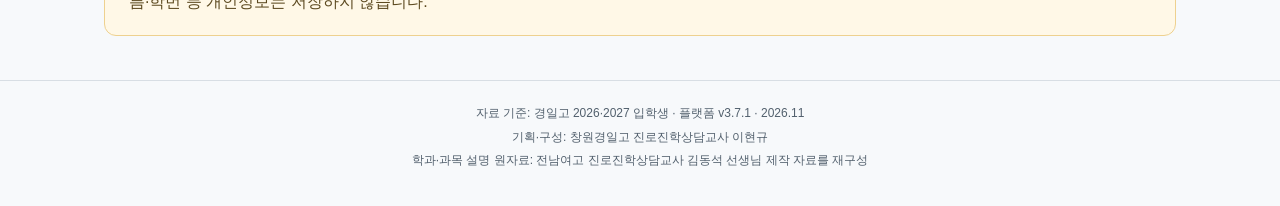
==== commit 1f299ddd: "Add files via upload" ====
--- a/index.html
+++ b/index.html
@@ -90,7 +90,7 @@
       <a href="roadmap/index.html">로드맵 활동 시작 →</a>
     </section>
 
-    <section class="year-note" aria-label="학년도 주의"><strong>📌 학년별 자료가 달라요</strong><p>학교 선택과목 설계는 2026학년도 입학생 편제표를 사용합니다. 새 3단계의 대학별 권장과목 자료는 2028학년도 대학입학 기준으로, 2026년 입학생(2029 대입 예정)에게 그대로 적용할 수 없습니다. 반드시 해당 학생의 입학연도와 대학 공식 자료를 확인하세요.</p></section>
+    <section class="year-note" aria-label="학년도 주의"><strong>📌 학년별 자료가 달라요</strong><p>학교 선택과목 설계는 입학년도에 따라 경일고 2026 또는 2027 편제표를 적용합니다. 새 3단계의 대학별 권장과목 자료는 2028학년도 대학입학 기준으로, 2026년 입학생(2029 대입 예정)에게 그대로 적용할 수 없습니다. 반드시 해당 학생의 입학연도와 대학 공식 자료를 확인하세요.</p></section>
     <section class="notice" aria-label="이용 안내">
       <h2>결과는 꼭 따로 남겨주세요</h2>
       <p>학교 선택은 현재 브라우저에만 기억됩니다. 다른 기기에서는 이어지지 않으므로 최종 선택 결과는 인쇄하거나 상담용 요약으로 보관하세요. 이름·학번 등 개인정보는 저장하지 않습니다.</p>
@@ -98,7 +98,7 @@
   </main>
 
   <footer>
-    <span>자료 기준: 2026학년도 입학생 · 플랫폼 v3.6 · 2026.10</span>
+    <span>자료 기준: 경일고 2026·2027 입학생 · 플랫폼 v3.7.1 · 2026.11</span>
     <span>기획·구성: 창원경일고 진로진학상담교사 이현규</span>
     <span>학과·과목 설명 원자료: 전남여고 진로진학상담교사 김동석 선생님 제작 자료를 재구성</span>
   </footer>
@@ -148,6 +148,10 @@
         paint(button.dataset.school);
         showStamp(button.dataset.school);
       }));
+      const yearSelect=document.getElementById('portalEntryYear');
+      const savedYear=(()=>{try{return localStorage.getItem('gyeongil.entryYear')}catch(e){return null}})();
+      yearSelect.value=['2026','2027'].includes(savedYear)?savedYear:'2026';
+      yearSelect.addEventListener('change',()=>{try{localStorage.setItem('gyeongil.entryYear',yearSelect.value)}catch(e){console.warn('입학년도 저장 실패',e)}});
       paint(window.GyeongilPortal.getSchool());
     })();
   </script>
